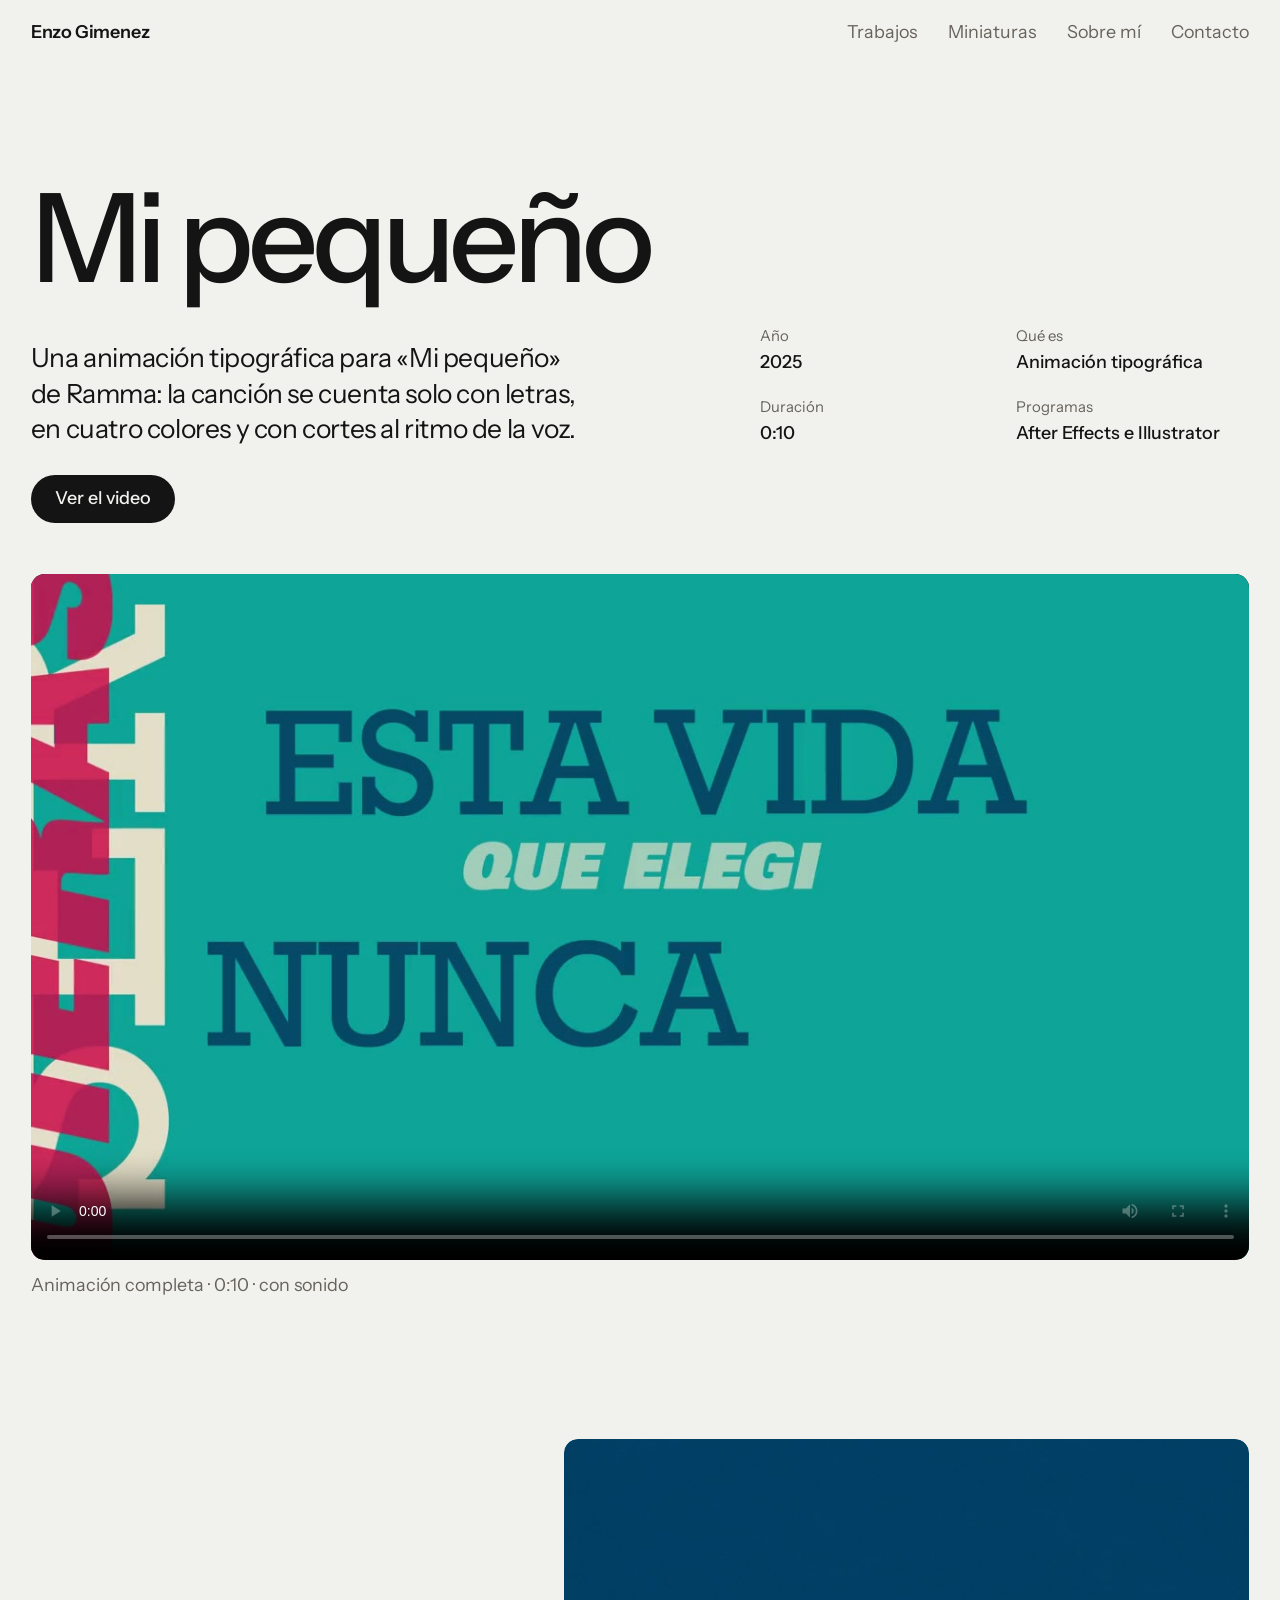
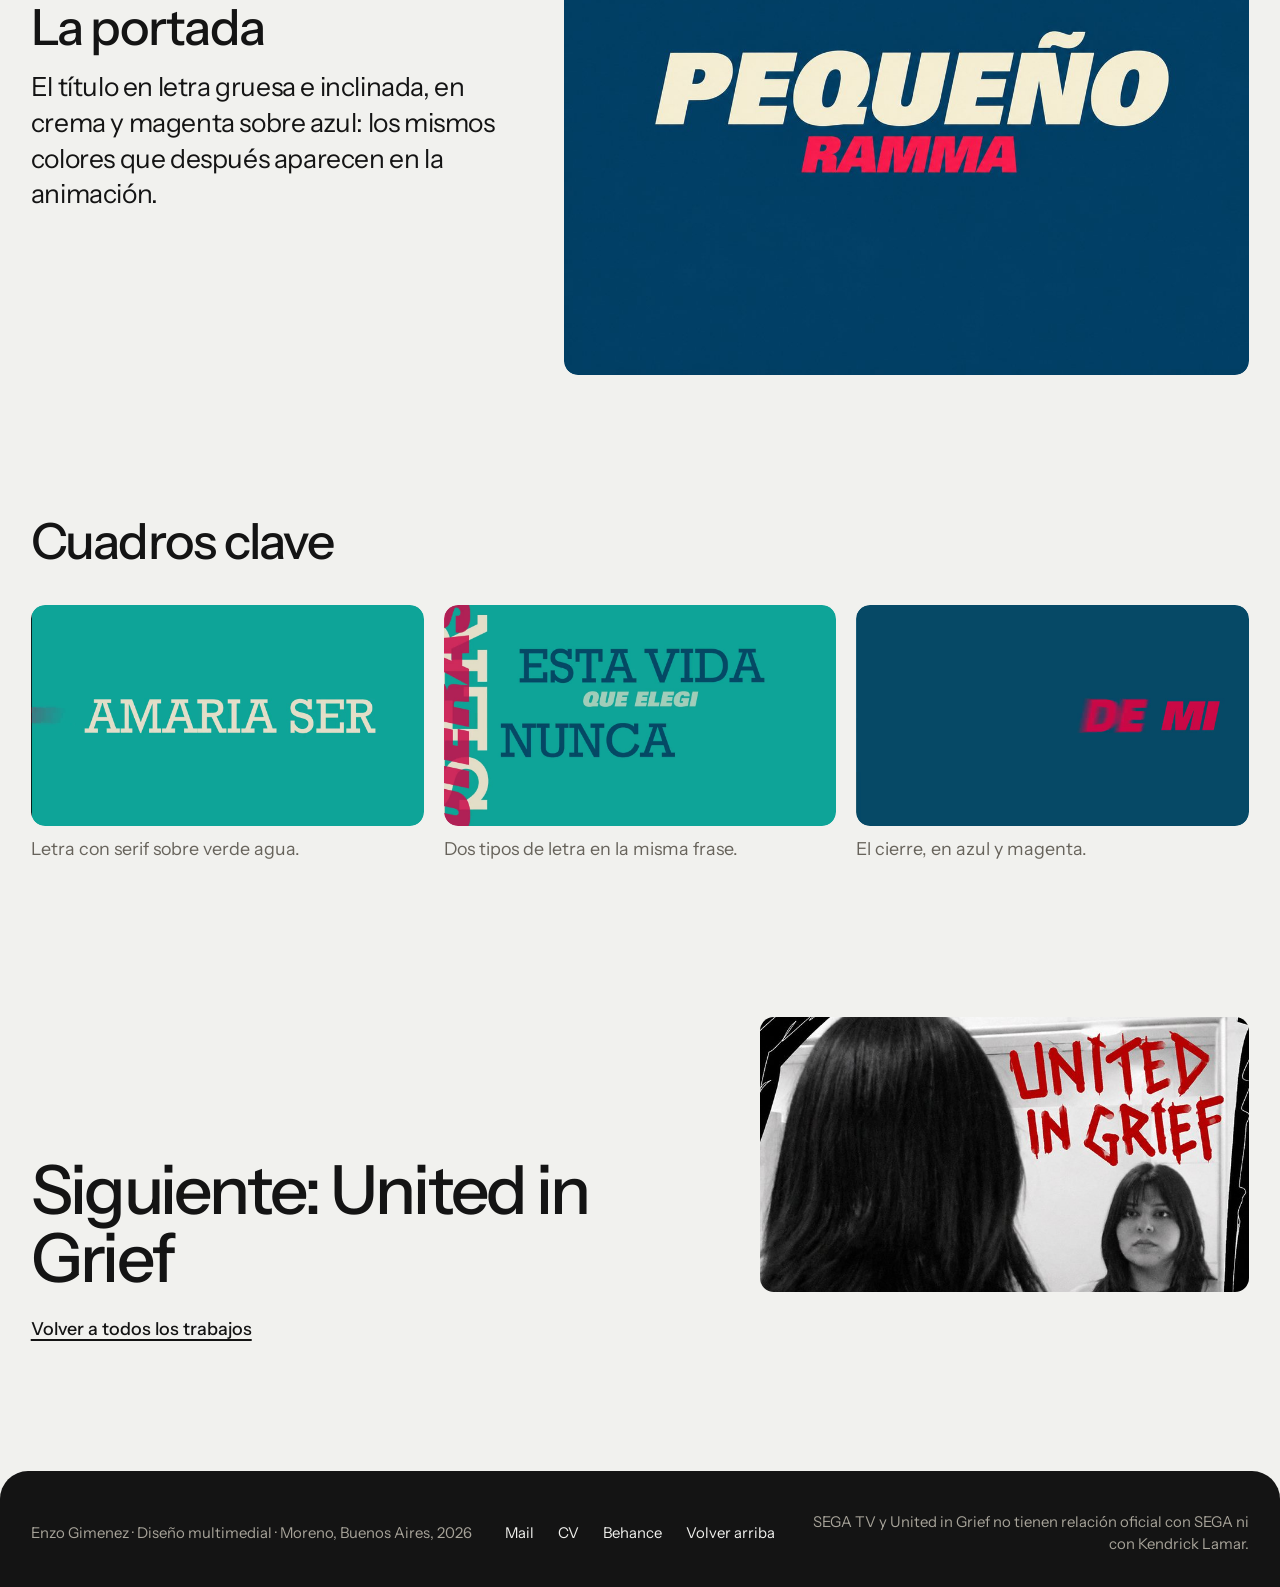
==== proyectos/mi-pequeno.html @ 03b3090f "Portfolio de Enzo Gimenez Sitio estático: inicio, seis proyectos con su página, miniaturas y portada" ====
<!doctype html>
<html lang="es">
<head>
<meta charset="utf-8">
<meta name="viewport" content="width=device-width, initial-scale=1">
<title>Mi pequeño — Enzo Gimenez</title>
<meta name="description" content="Una animación tipográfica para «Mi pequeño» de Ramma: la canción se cuenta solo con letras, en cuatro colores y con cortes al ritmo de la voz.">
<meta property="og:title" content="Mi pequeño — Enzo Gimenez">
<meta property="og:description" content="Una animación tipográfica para «Mi pequeño» de Ramma: la canción se cuenta solo con letras, en cuatro colores y con cortes al ritmo de la voz.">
<meta property="og:image" content="../media/poster-tipo.jpg">
<meta name="theme-color" content="#f1f1ee">
<link rel="preconnect" href="https://fonts.googleapis.com">
<link rel="preconnect" href="https://fonts.gstatic.com" crossorigin>
<link href="https://fonts.googleapis.com/css2?family=Instrument+Sans:wght@400;500;600&display=swap" rel="stylesheet">
<link rel="icon" href="../favicon.svg" type="image/svg+xml">
<link rel="stylesheet" href="../styles.css">
</head>
<body id="top">

<header class="bar">
  <a class="bar__mark" href="../index.html">Enzo Gimenez</a>
  <nav class="bar__links" aria-label="Secciones"><a href="../index.html#trabajos">Trabajos</a><a href="../index.html#miniaturas">Miniaturas</a><a href="../index.html#sobre-mi">Sobre mí</a><a href="../index.html#contacto">Contacto</a></nav>
  <details class="bar__menu">
    <summary>Menú</summary>
    <nav class="bar__sheet" aria-label="Secciones"><a href="../index.html#trabajos">Trabajos</a><a href="../index.html#miniaturas">Miniaturas</a><a href="../index.html#sobre-mi">Sobre mí</a><a href="../index.html#contacto">Contacto</a></nav>
  </details>
</header>

<main>
  <section class="case__head" aria-labelledby="p-title">
    <h1 class="case__title" id="p-title">Mi pequeño</h1>
    <p class="case__lead">Una animación tipográfica para «Mi pequeño» de Ramma: la canción se cuenta solo con letras, en cuatro colores y con cortes al ritmo de la voz.</p>
    <dl class="facts"><div><dt>Año</dt><dd>2025</dd></div><div><dt>Qué es</dt><dd>Animación tipográfica</dd></div><div><dt>Duración</dt><dd>0:10</dd></div><div><dt>Programas</dt><dd>After Effects e Illustrator</dd></div></dl>
    <p><a class="btn" href="#ver">Ver el video</a></p>
  </section>

  <section class="case__hero" id="ver" aria-labelledby="ver-title">
    <h2 class="visually-hidden" id="ver-title">Animación completa</h2>
    <video class="media" src="../media/full-tipo.mp4" poster="../media/tipo-2.jpg" controls playsinline preload="metadata" aria-label="Animación completa de Mi pequeño"></video>
    <p class="caption">Animación completa · 0:10 · con sonido</p>
  </section>

  <section class="sec sec--split">
    <div class="sec__copy"><h2 class="h3">La portada</h2><p>El título en letra gruesa e inclinada, en crema y magenta sobre azul: los mismos colores que después aparecen en la animación.</p></div>
    <button class="zoom" type="button" data-caption="Portada: Pequeño en letras crema y Ramma en magenta, sobre azul" aria-label="Ampliar: Portada: Pequeño en letras crema y Ramma en magenta, sobre azul"><img class="media" src="../media/cover-tipo.jpg" alt="Portada: Pequeño en letras crema y Ramma en magenta, sobre azul" loading="lazy"></button>
  </section>

  <section class="sec">
    <div class="sec__head"><h2 class="h3">Cuadros clave</h2></div>
    <div class="stills"><figure><button class="zoom" type="button" data-caption="Letra con serif sobre verde agua." aria-label="Ampliar: Letra con serif sobre verde agua."><img class="media" src="../media/tipo-1.jpg" alt="Letra con serif sobre verde agua." loading="lazy"></button><figcaption>Letra con serif sobre verde agua.</figcaption></figure><figure><button class="zoom" type="button" data-caption="Dos tipos de letra en la misma frase." aria-label="Ampliar: Dos tipos de letra en la misma frase."><img class="media" src="../media/tipo-2.jpg" alt="Dos tipos de letra en la misma frase." loading="lazy"></button><figcaption>Dos tipos de letra en la misma frase.</figcaption></figure><figure><button class="zoom" type="button" data-caption="El cierre, en azul y magenta." aria-label="Ampliar: El cierre, en azul y magenta."><img class="media" src="../media/tipo-3.jpg" alt="El cierre, en azul y magenta." loading="lazy"></button><figcaption>El cierre, en azul y magenta.</figcaption></figure></div>
  </section>

  <section class="next" aria-labelledby="next-title">
    <h2 class="next__title" id="next-title"><a href="united-in-grief.html">Siguiente: United in Grief</a></h2>
    <a class="next__media" href="united-in-grief.html" tabindex="-1" aria-hidden="true"><img src="../media/cover-united.jpg" alt="Portada de United in Grief: una chica de espaldas frente a un espejo y el título escrito a mano en rojo" loading="lazy"></a>
    <p class="next__back"><a class="link" href="../index.html#trabajos">Volver a todos los trabajos</a></p>
  </section>
</main>

<footer class="foot">
  <p>Enzo Gimenez · Diseño multimedial · Moreno, Buenos Aires, 2026</p>
  <p class="foot__links"><a href="mailto:enzogimenez07.eg@gmail.com">Mail</a><a href="../media/Enzo-Gimenez-CV.pdf" download>CV</a><a href="https://www.behance.net/enzogimenez2" target="_blank" rel="noopener">Behance</a><a href="#top">Volver arriba</a></p>
  <p class="foot__note">SEGA TV y United in Grief no tienen relación oficial con SEGA ni con Kendrick Lamar.</p>
</footer>

<script src="../main.js"></script>
</body>
</html>
---- styles.css ----
/* Portfolio de Enzo Gimenez.
   Fondo claro, letra tranquila y el trabajo adelante, como los portfolios de estudios de motion. */
:root {
  --bg: #f1f1ee;
  --surface: #e4e3df;
  --ink: #141414;
  --muted: #67635b;
  --dark: #141414;
  --dark-ink: #f1f1ee;
  --dark-muted: #a7a399;
  --accent: #e5202b;
  --ok: #1f9d4c;

  --step-small: clamp(0.875rem, 0.85rem + 0.1vw, 0.9375rem);
  --step-body: clamp(1rem, 0.96rem + 0.2vw, 1.125rem);
  --step-lead: clamp(1.25rem, 1.05rem + 0.75vw, 1.75rem);
  --step-h3: clamp(2rem, 1.2rem + 2.4vw, 3.5rem);
  --step-h2: clamp(2.5rem, 1.2rem + 3.8vw, 4.75rem);
  --step-hero: clamp(3.5rem, 1rem + 8.4vw, 9.25rem);
  --step-statement: clamp(1.75rem, 0.9rem + 2.6vw, 3.375rem);

  --margin: clamp(20px, 2.4vw, 40px);
  --gap: clamp(24px, 3.4vw, 56px);
  --radius: 14px;
  --bar-h: 64px;
  --ease-out: cubic-bezier(0.22, 1, 0.36, 1);
}

*, *::before, *::after { box-sizing: border-box; }
html { -webkit-text-size-adjust: 100%; scroll-behavior: smooth; }
body {
  margin: 0;
  background: var(--bg);
  color: var(--ink);
  font-family: "Instrument Sans", system-ui, sans-serif;
  font-size: var(--step-body);
  line-height: 1.5;
  -webkit-font-smoothing: antialiased;
}
img, video, iframe { display: block; max-width: 100%; }
p, h1, h2, h3, dl, dd, ol, ul, figure { margin: 0; }
a { color: inherit; }
::selection { background: var(--ink); color: var(--bg); }
:focus-visible { outline: 2px solid var(--accent); outline-offset: 3px; }
[id] { scroll-margin-top: calc(var(--bar-h) + 12px); }
.visually-hidden { position: absolute; width: 1px; height: 1px; overflow: hidden; clip-path: inset(50%); white-space: nowrap; }
.media { border-radius: var(--radius); }

.btn {
  display: inline-flex; align-items: center; justify-content: center;
  min-height: 48px; padding: 0 24px; border-radius: 999px;
  background: var(--ink); color: var(--bg);
  font-weight: 500; text-decoration: none; white-space: nowrap;
  transition: background-color 200ms ease, color 200ms ease, transform 200ms var(--ease-out);
}
.btn:hover { background: var(--accent); color: #fff; }
.btn:active { transform: scale(0.97); }
.btn--light { background: var(--dark-ink); color: var(--dark); }
.link { font-weight: 500; text-decoration: underline; text-decoration-thickness: 1.5px; text-underline-offset: 4px; transition: color 200ms ease; }
.link:hover { color: var(--accent); }

.h2 { font-size: var(--step-h2); font-weight: 500; letter-spacing: -0.04em; line-height: 1; }
.h3 { font-size: var(--step-h3); font-weight: 500; letter-spacing: -0.035em; line-height: 1.02; }

/* ---------- Barra ---------- */
.bar {
  position: sticky; top: 0; z-index: 20;
  height: var(--bar-h); padding: 0 var(--margin);
  display: flex; justify-content: space-between; align-items: center;
  background: var(--bg);
}
.bar a { text-decoration: none; }
.bar__mark { font-weight: 600; letter-spacing: -0.01em; }
.bar__links { display: flex; gap: clamp(20px, 2.4vw, 36px); }
.bar__links a { color: var(--muted); transition: color 200ms ease; }
.bar__links a:hover { color: var(--ink); }
.bar__menu { display: none; }

/* ---------- Inicio: la frase con videos chiquitos adentro ---------- */
.hero {
  padding: clamp(48px, 10vh, 128px) var(--margin) clamp(40px, 6vh, 64px);
  display: flex; flex-direction: column; gap: clamp(24px, 4vh, 48px);
}
.hero__title { font-size: var(--step-hero); font-weight: 500; letter-spacing: -0.05em; line-height: 0.95; }
.hero__statement { font-size: clamp(1.5rem, 0.9rem + 1.9vw, 2.5rem); font-weight: 500; letter-spacing: -0.025em; line-height: 1.2; max-width: 46ch; }

.hero__foot {
  margin-top: 8px; display: flex; flex-wrap: wrap; align-items: center; gap: 16px 40px;
  color: var(--muted); font-size: 1.125rem;
}
.hero__status { display: inline-flex; align-items: center; gap: 10px; }
.dot { width: 9px; height: 9px; border-radius: 50%; background: var(--ok); box-shadow: 0 0 0 4px rgba(31, 157, 76, 0.18); /* taste-skill-ignore: el halo del punto de disponible */ }
.hero__actions { margin-left: auto; display: flex; align-items: center; gap: 24px; color: var(--ink); }

/* ---------- Encabezado de sección ---------- */
.head { display: grid; grid-template-columns: 1fr 1fr; gap: 16px var(--gap); align-items: end; margin-bottom: clamp(28px, 4vw, 48px); }
.head__note { color: var(--muted); max-width: 42ch; justify-self: end; }

/* ---------- Trabajos ---------- */
.work { padding: clamp(56px, 7vw, 104px) var(--margin) 0; }
.grid { list-style: none; padding: 0; display: grid; grid-template-columns: repeat(12, 1fr); gap: clamp(36px, 4vw, 56px) clamp(14px, 1.4vw, 20px); }
.tile--w7 { grid-column: span 7; }
.tile--w5 { grid-column: span 5; }
.tile--w6 { grid-column: span 6; }
.tile__link { display: block; text-decoration: none; }
.tile__media { display: block; height: clamp(240px, 30vw, 540px); border-radius: var(--radius); overflow: hidden; background: var(--surface); }
.tile__media video, .tile__media img { width: 100%; height: 100%; object-fit: cover; transition: transform 800ms var(--ease-out); }
.tile__link:hover .tile__media video, .tile__link:hover .tile__media img { transform: scale(1.035); }
.tile__cap { display: flex; flex-wrap: wrap; justify-content: space-between; align-items: baseline; gap: 4px 16px; margin-top: 14px; }
.tile__name { font-size: var(--step-lead); font-weight: 500; letter-spacing: -0.02em; line-height: 1.2; }
.tile__kind { color: var(--muted); }
.tile__link:hover .tile__name { text-decoration: underline; text-decoration-thickness: 1.5px; text-underline-offset: 5px; }

/* ---------- Miniaturas y portadas ---------- */
.graphics { padding: clamp(96px, 12vw, 180px) var(--margin) 0; }
.gfx { display: grid; grid-template-columns: 3fr 9fr; gap: 20px var(--gap); padding-top: clamp(28px, 3vw, 40px); }
.gfx + .gfx { margin-top: clamp(40px, 5vw, 72px); }
.gfx__title { font-size: var(--step-lead); font-weight: 500; letter-spacing: -0.02em; line-height: 1.2; }
.gfx__note { color: var(--muted); margin-top: 6px; max-width: 28ch; }
.gfx__list { list-style: none; padding: 0; display: grid; grid-template-columns: repeat(3, 1fr); gap: 20px 14px; }
.gfx__list--2 { grid-template-columns: repeat(2, 1fr); }
.gfx__media { display: block; border-radius: 10px; overflow: hidden; background: var(--surface); }
.gfx__media img { width: 100%; aspect-ratio: 16 / 9; object-fit: cover; transition: transform 800ms var(--ease-out); }
.gfx__media:hover img { transform: scale(1.04); }
.gfx__name { margin-top: 10px; font-weight: 500; }

/* ---------- Sobre mí ---------- */
.about { padding: clamp(96px, 12vw, 180px) var(--margin) clamp(96px, 12vw, 180px); display: grid; grid-template-columns: 5fr 7fr; gap: 40px var(--gap); }
.about__side { grid-row: 1 / span 2; display: grid; gap: 28px; align-content: start; }
.about__photo { width: min(80%, 440px); height: auto; }
.about__text { display: grid; gap: 20px; }
.about__lead { font-size: var(--step-lead); line-height: 1.35; letter-spacing: -0.015em; }
.about__text p:not(.about__lead) { max-width: 56ch; }
.about__list { display: grid; grid-template-columns: 1fr 1fr; gap: 28px var(--gap); }
.about__list dt { color: var(--muted); font-size: var(--step-small); margin-bottom: 4px; }
.about__list dd { font-weight: 500; }

/* ---------- Contacto (cierre oscuro) ---------- */
.contact {
  background: var(--dark); color: var(--dark-ink);
  border-radius: 28px 28px 0 0;
  padding: clamp(96px, 12vw, 160px) var(--margin) clamp(80px, 9vw, 120px);
  display: grid; gap: 24px; justify-items: start;
}
.contact__title { font-size: var(--step-hero); font-weight: 500; letter-spacing: -0.05em; line-height: 0.95; max-width: 12ch; }
.contact__lead { color: var(--dark-muted); font-size: var(--step-lead); }
.contact__mail { margin-top: 12px; }
.contact__mail a {
  font-size: clamp(1.5rem, 0.9rem + 2.6vw, 3.25rem); font-weight: 500; letter-spacing: -0.03em;
  text-decoration: underline; text-decoration-thickness: 2px; text-underline-offset: 0.18em; overflow-wrap: anywhere;
  transition: color 200ms ease;
}
.contact__mail a:hover { color: var(--accent); }
.contact__actions { display: flex; flex-wrap: wrap; align-items: center; gap: 16px 28px; margin-top: 8px; }
.contact .btn--light:hover { background: var(--accent); color: #fff; }
.contact .link:hover { color: var(--accent); }

/* ---------- Pie ---------- */
.foot {
  background: var(--dark); color: var(--dark-muted);
  padding: 28px var(--margin) 32px;
  display: grid; grid-template-columns: 1fr auto 1fr; gap: 12px 24px; align-items: center;
  font-size: var(--step-small);
}
.foot__links { display: flex; gap: 24px; }
.foot__links a { color: var(--dark-ink); text-decoration: none; }
.foot__links a:hover { color: var(--accent); }
.foot__note { text-align: right; }
/* en las páginas de proyecto el pie va solo, sin el bloque de contacto */
.next + .foot, main:has(.next) + .foot { border-radius: 28px 28px 0 0; padding-top: 40px; }

/* ---------- Página de proyecto ---------- */
.case__head {
  padding: clamp(56px, 9vw, 120px) var(--margin) clamp(36px, 4vw, 56px);
  display: grid; grid-template-columns: 7fr 5fr; gap: 28px var(--gap); align-items: end;
}
.case__title { grid-column: 1 / -1; font-size: var(--step-hero); font-weight: 500; letter-spacing: -0.05em; line-height: 0.95; }
.case__lead { font-size: var(--step-lead); line-height: 1.35; letter-spacing: -0.015em; max-width: 36ch; }
.facts { display: grid; grid-template-columns: 1fr 1fr; gap: 20px 24px; }
.facts dt { color: var(--muted); font-size: var(--step-small); margin-bottom: 2px; }
.facts dd { font-weight: 500; }
.case__head > p:last-child { grid-column: 1 / -1; }

.case__hero { padding: 0 var(--margin); }
.case__hero > video { width: 100%; aspect-ratio: 16 / 9; background: #000; }
.case__site { width: 100%; height: min(82svh, 900px); border: 0; background: #000; }
.caption { margin-top: 12px; color: var(--muted); }
.caption a { color: var(--ink); font-weight: 500; }
.shorts { list-style: none; padding: 0; display: grid; grid-template-columns: repeat(4, 1fr); gap: 16px; }
.short video { width: 100%; aspect-ratio: 9 / 16; background: #000; }
.short__name { margin-top: 10px; font-weight: 500; }

.sec { padding: clamp(96px, 11vw, 160px) var(--margin) 0; }
.sec__head { display: grid; grid-template-columns: 5fr 7fr; gap: 16px var(--gap); align-items: end; margin-bottom: clamp(24px, 3vw, 40px); }
.sec__intro { font-size: var(--step-lead); line-height: 1.35; letter-spacing: -0.015em; max-width: 40ch; }
.case__hero .sec__head { margin-bottom: 28px; }

.sec--split { display: grid; grid-template-columns: 5fr 7fr; gap: 28px var(--gap); align-items: center; }
.sec__copy { display: grid; gap: 16px; align-content: start; }
.sec__copy p { max-width: 44ch; }
.sec__copy p:first-of-type { color: var(--ink); font-size: var(--step-lead); line-height: 1.35; letter-spacing: -0.015em; }
.sec--split > .zoom img { width: 100%; height: auto; }

.pieces { list-style: none; padding: 0; display: grid; grid-template-columns: repeat(2, 1fr); gap: 44px 20px; }
.piece video { width: 100%; aspect-ratio: 16 / 9; background: #000; }
.piece__name { margin-top: 14px; font-size: var(--step-lead); font-weight: 500; letter-spacing: -0.02em; }
.piece__name span { color: var(--muted); font-size: var(--step-body); font-weight: 400; letter-spacing: 0; }
.piece__text { max-width: 52ch; margin-top: 4px; }

.gal { list-style: none; padding: 0; display: grid; grid-template-columns: repeat(3, 1fr); gap: 36px 20px; }
.gal__item img { width: 100%; height: auto; }
.gal__name { margin-top: 12px; font-weight: 500; }
.gal__text { color: var(--muted); }

.stills { display: grid; grid-template-columns: repeat(3, 1fr); gap: 20px; }
.stills img { width: 100%; aspect-ratio: 16 / 9; object-fit: cover; }
.stills figcaption, .devices figcaption, .wide figcaption { margin-top: 10px; color: var(--muted); }
.devices { display: grid; grid-template-columns: 7fr 3fr 2fr; gap: 20px; align-items: end; }
.devices img { width: 100%; height: auto; }
.thumbs { display: grid; grid-template-columns: repeat(2, 1fr); gap: 20px; }
.thumbs img { width: 100%; height: auto; }
.thumbs figcaption { margin-top: 10px; }
.thumb__name { font-weight: 500; }
.thumb__meta { color: var(--muted); }
.wide img { width: 100%; height: auto; }

.case__out { padding: clamp(56px, 6vw, 80px) var(--margin) 0; }

.next {
  margin-top: clamp(96px, 12vw, 180px);
  padding: 0 var(--margin) clamp(96px, 10vw, 140px);
  display: grid; grid-template-columns: 7fr 5fr; gap: 24px var(--gap); align-items: end;
}
.next__title { font-size: var(--step-h2); font-weight: 500; letter-spacing: -0.04em; line-height: 1; }
.next__title a { text-decoration: none; }
.next__title a:hover { text-decoration: underline; text-decoration-thickness: 2px; text-underline-offset: 8px; }
.next__media { display: block; aspect-ratio: 16 / 9; border-radius: var(--radius); overflow: hidden; background: var(--surface); }
.next__media video, .next__media img { width: 100%; height: 100%; object-fit: cover; transition: transform 800ms var(--ease-out); }
.next__media:hover video, .next__media:hover img { transform: scale(1.035); }
.next__back { grid-column: 1 / -1; }

/* ---------- Movimiento ---------- */
@keyframes rise { from { opacity: 0; transform: translateY(18px); } }
.hero__title, .hero__statement, .hero__foot, .case__title, .case__lead { animation: rise 900ms var(--ease-out) both; }
.hero__statement, .case__lead { animation-delay: 120ms; }
.hero__foot { animation-delay: 240ms; }
.js .reveal { opacity: 0; transform: translateY(22px); transition: opacity 800ms var(--ease-out), transform 800ms var(--ease-out); transition-delay: var(--d, 0ms); }
.js .reveal.is-in { opacity: 1; transform: none; }

/* ---------- Celular ---------- */
@media (max-width: 820px) {
  .bar__links { display: none; }
  .bar__menu { display: block; position: relative; }
  .bar__menu summary { list-style: none; cursor: pointer; min-height: 44px; display: flex; align-items: center; font-weight: 500; }
  .bar__menu summary::-webkit-details-marker { display: none; }
  .bar__sheet { position: absolute; right: 0; top: 48px; display: grid; padding: 10px 18px; background: var(--ink); border-radius: 14px; min-width: 190px; }
  .bar__sheet a { padding: 10px 0; color: var(--bg); }

  .hero { min-height: 0; padding-top: 40px; }
  .hero__statement { max-width: none; }
  .hero__actions { margin-left: 0; width: 100%; }

  .head, .sec__head { grid-template-columns: 1fr; }
  .head__note { justify-self: start; }
  .grid { grid-template-columns: 1fr; }
  .tile--w7, .tile--w5, .tile--w6 { grid-column: 1; }
  .tile__media { height: auto; aspect-ratio: 4 / 3; }

  .gfx { grid-template-columns: 1fr; }
  .gfx__list, .gfx__list--2 { grid-template-columns: 1fr 1fr; }

  .about { grid-template-columns: 1fr; }
  .about__side { grid-row: auto; }
  .about__photo { width: 72%; }
  .about__list { grid-template-columns: 1fr 1fr; }

  .foot { grid-template-columns: 1fr; }
  .foot__note { text-align: left; }

  .case__head { grid-template-columns: 1fr; }
  .shorts { grid-template-columns: 1fr 1fr; }
  .sec--split { grid-template-columns: 1fr; }
  .pieces, .gal, .stills, .thumbs { grid-template-columns: 1fr; }
  .devices { grid-template-columns: 3fr 2fr; }
  .devices .device--0 { grid-column: 1 / -1; }
  .next { grid-template-columns: 1fr; }
}

@media (prefers-reduced-motion: reduce) {
  html { scroll-behavior: auto; }
  .hero__title, .hero__statement, .hero__foot, .case__title, .case__lead { animation: none; }
  .js .reveal { opacity: 1; transform: none; transition: none; }
  .btn, .tile__media video, .tile__media img, .gfx__media img, .next__media video, .next__media img { transition: none; }
  .tile__link:hover .tile__media video, .tile__link:hover .tile__media img, .gfx__media:hover img, .next__media:hover video, .next__media:hover img { transform: none; }
}

/* ---------- Imágenes que se amplían ---------- */
.zoom { display: block; width: 100%; padding: 0; border: 0; background: none; color: inherit; cursor: zoom-in; border-radius: var(--radius); overflow: hidden; }
.zoom img { transition: transform 700ms var(--ease-out); }
.zoom:hover img { transform: scale(1.02); }
.gfx__media.zoom { border-radius: 10px; }
.lightbox { width: 100vw; height: 100svh; max-width: none; max-height: none; margin: 0; padding: 0; border: 0; background: rgba(14, 14, 14, 0.95); color: var(--dark-ink); }
.lightbox::backdrop { background: transparent; }
.lightbox[open] { display: grid; place-items: center; }
.lightbox__fig { display: grid; gap: 14px; justify-items: center; padding: 72px 88px 40px; }
.lightbox__fig img { max-width: min(1500px, 100%); max-height: calc(100svh - 170px); width: auto; height: auto; border-radius: 10px; }
.lightbox__fig figcaption { color: var(--dark-muted); text-align: center; }
.lightbox button { position: absolute; display: grid; place-items: center; min-width: 48px; min-height: 48px; padding: 0 14px; border: 0; border-radius: 999px; background: rgba(241, 241, 238, 0.12); color: var(--dark-ink); font: inherit; cursor: pointer; transition: background-color 200ms ease; }
.lightbox button:hover { background: rgba(241, 241, 238, 0.24); }
.lightbox__close { top: 16px; right: 16px; }
.lightbox__prev, .lightbox__next { top: 50%; transform: translateY(-50%); font-size: 1.4rem; }
.lightbox__prev { left: 16px; }
.lightbox__next { right: 16px; }

/* ---------- Detalles ---------- */
.btn--ghost { background: transparent; color: var(--dark-ink); border: 1.5px solid rgba(241, 241, 238, 0.4); cursor: pointer; font: inherit; font-weight: 500; }
.btn--ghost:hover { background: var(--dark-ink); color: var(--dark); }
.tile__arrow { display: inline-block; transition: transform 300ms var(--ease-out); }
.tile__link:hover .tile__arrow { transform: translateX(6px); }
@keyframes pulse { 50% { box-shadow: 0 0 0 7px rgba(31, 157, 76, 0.06); } } /* taste-skill-ignore: el halo del punto de disponible */
.dot { animation: pulse 2.4s ease-in-out infinite; }

@media (max-width: 820px) {
  .lightbox__fig { padding: 64px 12px 88px; }
  .lightbox__prev, .lightbox__next { top: auto; bottom: 20px; transform: none; }
}
@media (prefers-reduced-motion: reduce) {
  .zoom img, .tile__arrow { transition: none; }
  .zoom:hover img, .tile__link:hover .tile__arrow { transform: none; }
  .dot { animation: none; }
}

/* ---------- Tapas: el video del proyecto aparece al pasar el mouse ---------- */
.tile__media { position: relative; }
.tile__hover { position: absolute; inset: 0; opacity: 0; transition: opacity 400ms ease; }
.tile__link:hover .tile__hover, .tile__link:focus-visible .tile__hover { opacity: 1; }
@media (prefers-reduced-motion: reduce) { .tile__hover { transition: none; } }

/* ---------- Cinta de disciplinas: invita a seguir bajando ---------- */
.ribbon { overflow: hidden; padding: clamp(12px, 2vw, 28px) 0 clamp(20px, 3vw, 40px); }
.ribbon__track { display: flex; width: max-content; animation: ribbon 50s linear infinite; }
.ribbon:hover .ribbon__track { animation-play-state: paused; }
.ribbon__group { display: flex; list-style: none; margin: 0; padding: 0; }
.ribbon__group li {
  display: flex; align-items: center; white-space: nowrap;
  font-size: clamp(2.25rem, 1rem + 5vw, 6rem); font-weight: 500; letter-spacing: -0.045em; line-height: 1.05;
}
.ribbon__group li::after { content: ""; width: 0.2em; height: 0.2em; margin: 0 0.55em; border-radius: 50%; background: var(--accent); }
@keyframes ribbon { to { transform: translateX(-50%); } }
@media (prefers-reduced-motion: reduce) { .ribbon__track { animation: none; } }

/* Renglones parejos en frases largas: ninguna palabra queda sola al final */
.hero__statement, .about__lead, .case__lead, .sec__intro, .contact__title, .h2, .h3 { text-wrap: balance; }

/* Botón del CV en Sobre mí, debajo de la ficha */
.about__cv { grid-column: 2; }
@media (max-width: 820px) { .about__cv { grid-column: 1; } }

/* ---------- Cursor: aro que sigue al mouse ---------- */
.cursor-ring {
  position: fixed; top: 0; left: 0; z-index: 50; pointer-events: none;
  width: 30px; height: 30px; margin: -15px 0 0 -15px; border-radius: 50%;
  border: 1.5px solid var(--accent);
  display: grid; place-items: center;
  opacity: 0;
  transition: width 350ms var(--ease-out), height 350ms var(--ease-out), margin 350ms var(--ease-out),
              background-color 250ms ease, border-color 250ms ease, opacity 200ms ease;
}
.has-cursor .cursor-ring.is-big { opacity: 1; }
.cursor-ring__label { color: #fff; font-size: 15px; font-weight: 500; letter-spacing: -0.01em; opacity: 0; transform: scale(0.6); transition: opacity 200ms ease, transform 350ms var(--ease-out); }
.cursor-ring.is-big { width: 88px; height: 88px; margin: -44px 0 0 -44px; background: var(--accent); border-color: var(--accent); mix-blend-mode: normal; }
.cursor-ring.is-big .cursor-ring__label { opacity: 1; transform: none; }
.cursor-ring.is-big.is-down { width: 76px; height: 76px; margin: -38px 0 0 -38px; }
@media (prefers-reduced-motion: reduce) { .cursor-ring, .cursor-ring__label { transition: none; } }

/* La estela digital del cursor */
.cursor-trail { position: fixed; inset: 0; z-index: 49; width: 100vw; height: 100vh; pointer-events: none; }
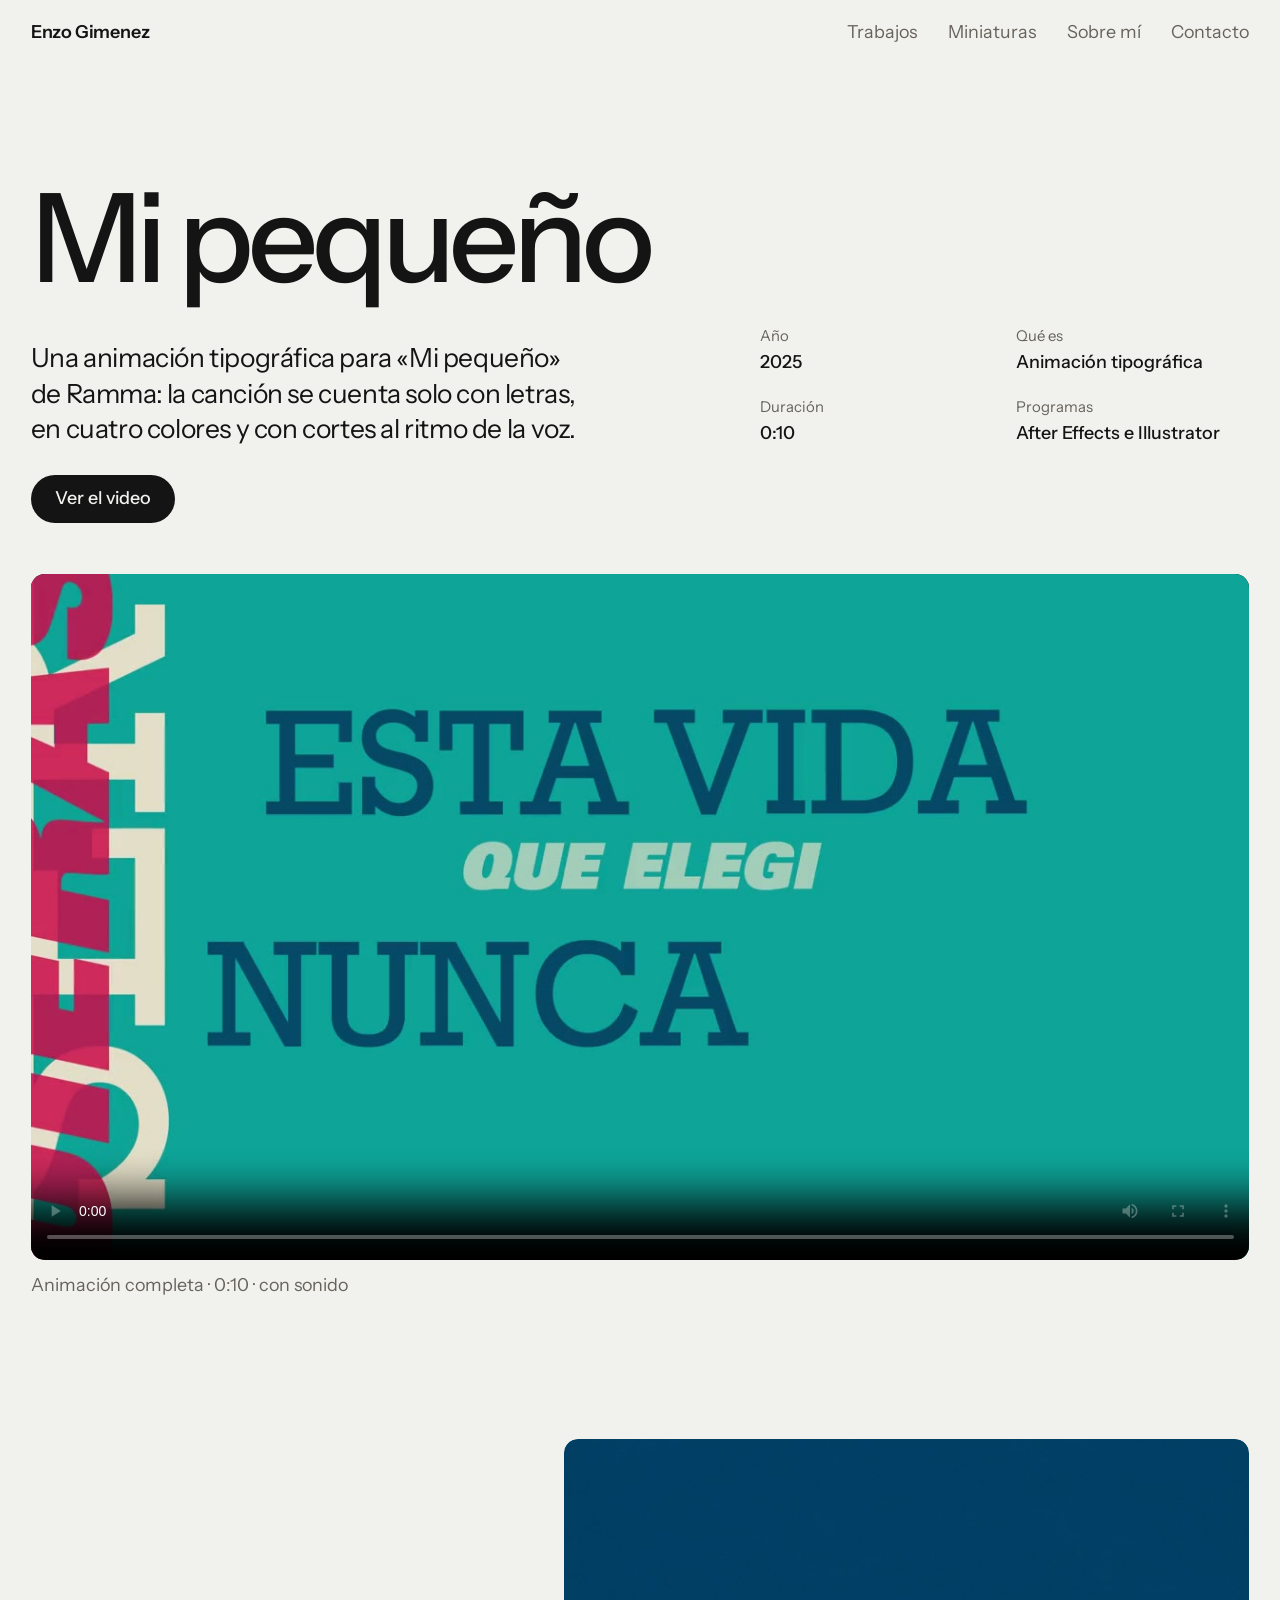
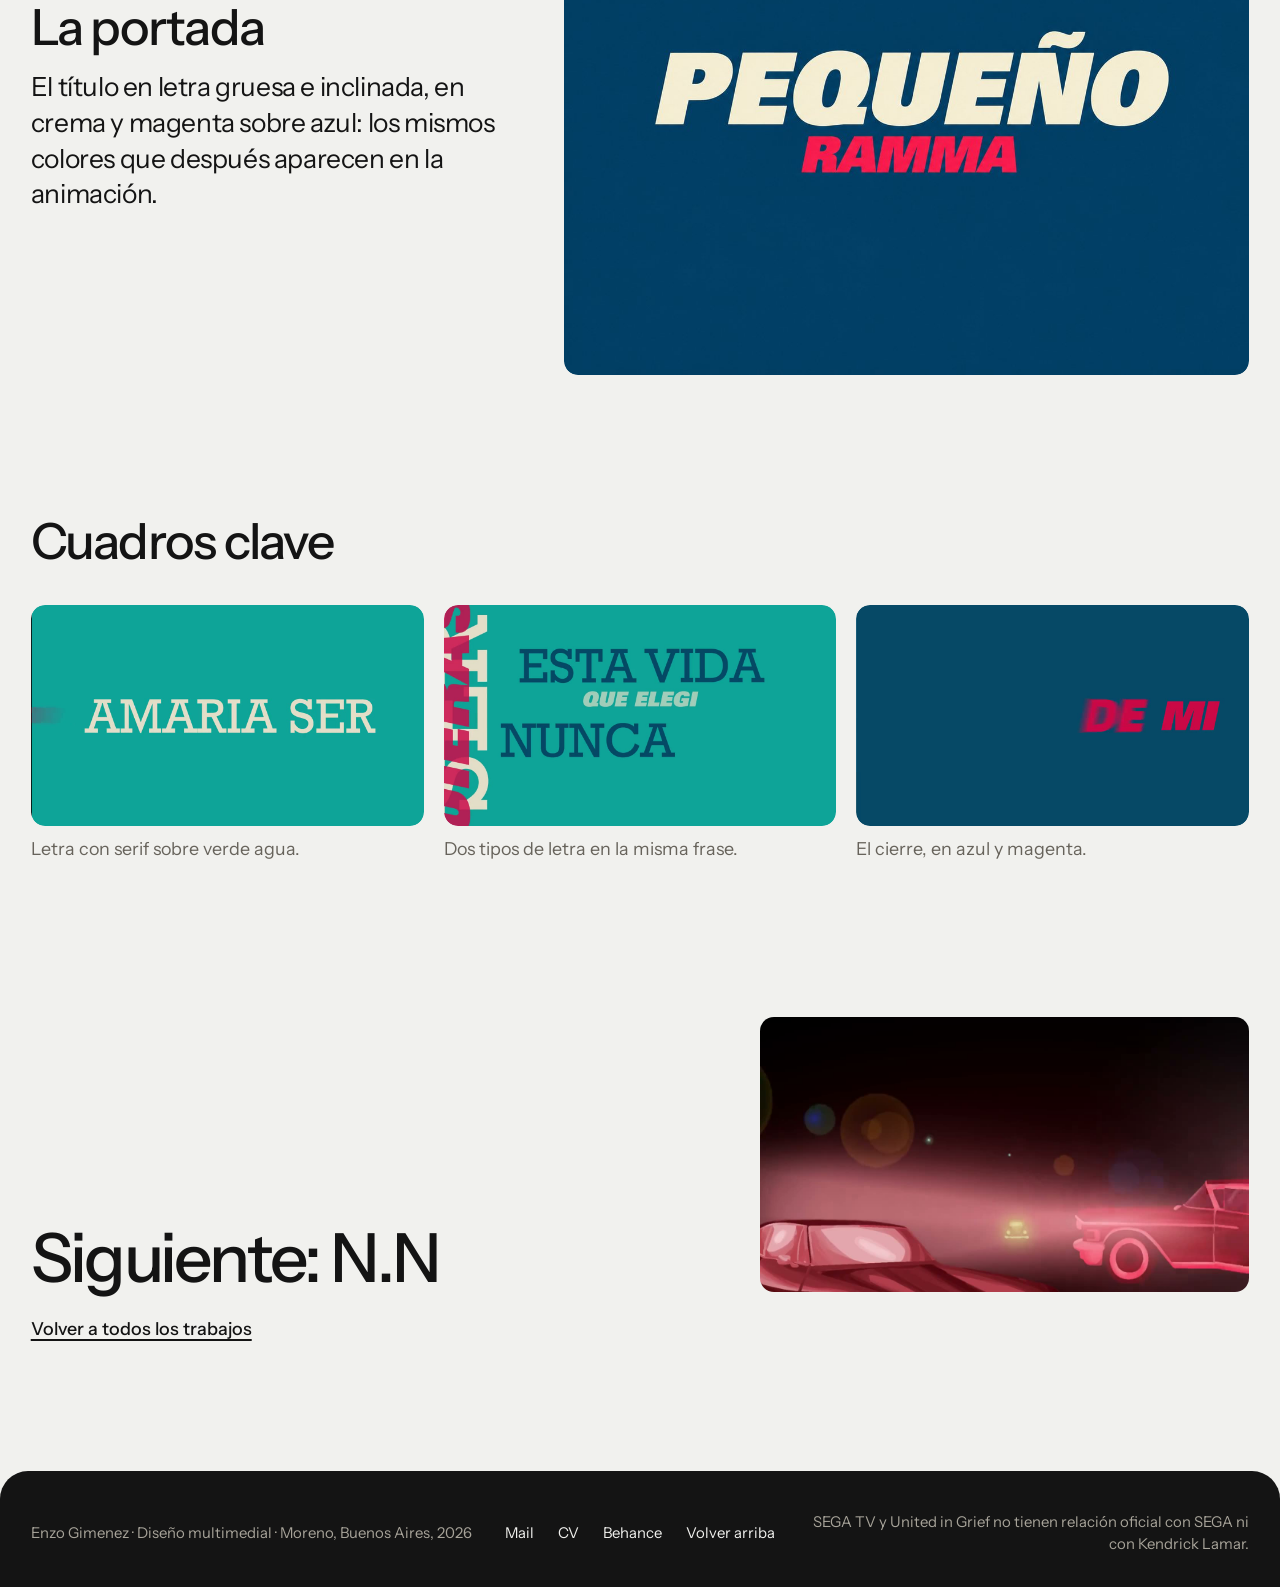
==== commit 21668934: "Grilla: OsoGrosso con United in Grief, Mi pequeño con N.N, SEGA al final Co-Authored-By: Claude Opus" ====
--- a/proyectos/mi-pequeno.html
+++ b/proyectos/mi-pequeno.html
@@ -51,8 +51,8 @@
   </section>
 
   <section class="next" aria-labelledby="next-title">
-    <h2 class="next__title" id="next-title"><a href="united-in-grief.html">Siguiente: United in Grief</a></h2>
-    <a class="next__media" href="united-in-grief.html" tabindex="-1" aria-hidden="true"><img src="../media/cover-united.jpg" alt="Portada de United in Grief: una chica de espaldas frente a un espejo y el título escrito a mano en rojo" loading="lazy"></a>
+    <h2 class="next__title" id="next-title"><a href="nn.html">Siguiente: N.N</a></h2>
+    <a class="next__media" href="nn.html" tabindex="-1" aria-hidden="true"><video src="../media/loop-nn.mp4" poster="../media/poster-nn.jpg" autoplay muted loop playsinline preload="metadata" aria-hidden="true"></video></a>
     <p class="next__back"><a class="link" href="../index.html#trabajos">Volver a todos los trabajos</a></p>
   </section>
 </main>
--- a/styles.css
+++ b/styles.css
@@ -375,3 +375,6 @@
 
 /* La estela digital del cursor */
 .cursor-trail { position: fixed; inset: 0; z-index: 49; width: 100vw; height: 100vh; pointer-events: none; }
+
+/* En el celular la frase del inicio va corta */
+@media (max-width: 820px) { .solo-compu { display: none; } }
